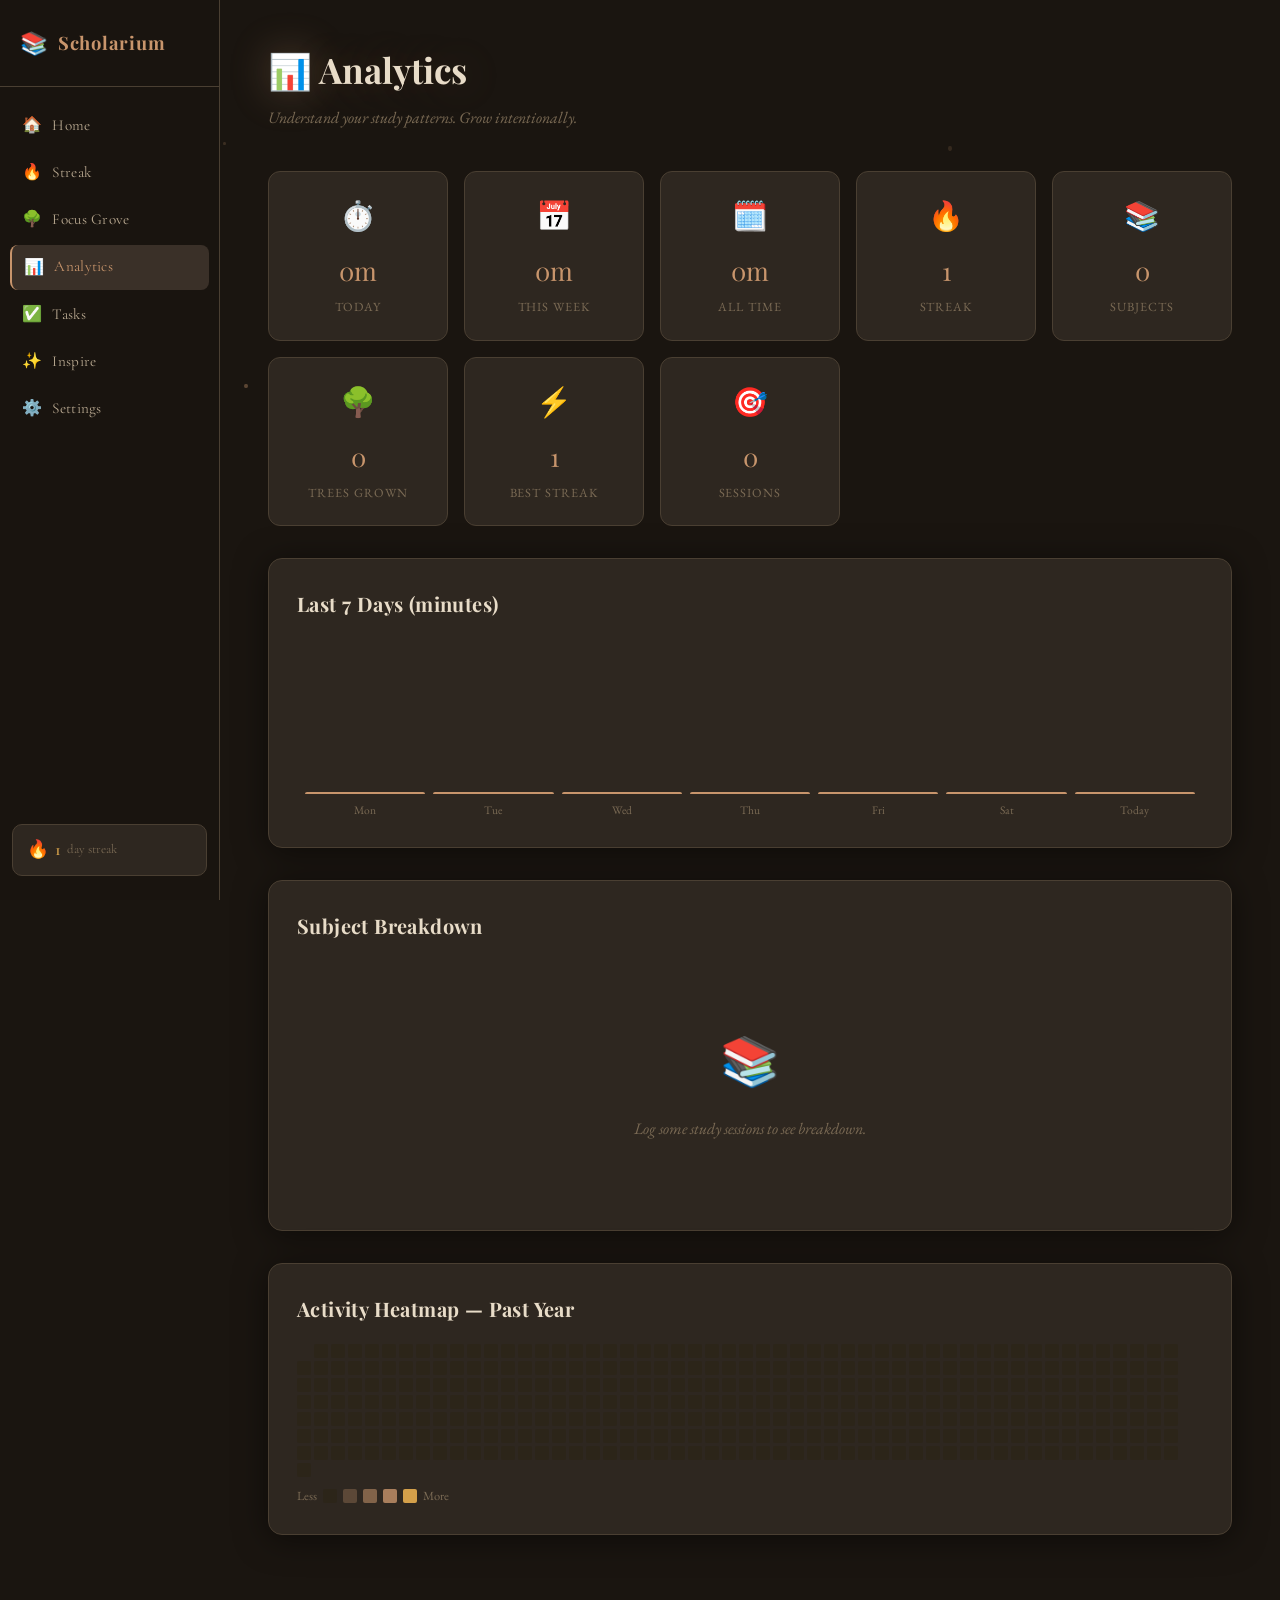
==== analytics.html @ 23041d26 "Create analytics.html" ====
<!DOCTYPE html>
<html lang="en">
<head>
<meta charset="UTF-8">
<meta name="viewport" content="width=device-width, initial-scale=1.0">
<title>Analytics — Scholarium</title>
<link rel="stylesheet" href="theme.css">
<link rel="stylesheet" href="shared.css">
<link rel="preconnect" href="https://fonts.googleapis.com">
<link href="https://fonts.googleapis.com/css2?family=Cormorant+Garamond:ital,wght@0,300;0,400;0,600;1,300;1,400&family=Playfair+Display:ital,wght@0,700;1,500&family=EB+Garamond:ital,wght@0,400;0,500;1,400&family=Cinzel:wght@400;600&display=swap" rel="stylesheet">
<style>
.analytics-grid { display:grid; grid-template-columns:repeat(auto-fill,minmax(170px,1fr)); gap:16px; margin-bottom:32px; }
.stat-tile { background:var(--surface); border:1px solid var(--border); border-radius:12px; padding:20px; text-align:center; transition:transform 0.2s, box-shadow 0.2s; }
.stat-tile:hover { transform:translateY(-3px); box-shadow:var(--card-shadow); }
.stat-tile-icon { font-size:1.8rem; margin-bottom:8px; }
.stat-tile-val { font-family:var(--font-display); font-size:1.6rem; color:var(--accent); display:block; }
.stat-tile-lab { font-size:0.78rem; color:var(--text3); text-transform:uppercase; letter-spacing:0.08em; }
/* Bar chart */
.bar-chart { display:flex; align-items:flex-end; gap:8px; height:180px; padding:0 8px; }
.bar-col { display:flex; flex-direction:column; align-items:center; gap:6px; flex:1; min-width:0; }
.bar-fill-wrap { flex:1; width:100%; display:flex; align-items:flex-end; }
.bar-fill { width:100%; background:var(--accent); border-radius:4px 4px 0 0; transition:height 0.7s cubic-bezier(0.4,0,0.2,1); min-height:2px; }
.bar-fill:hover { background:var(--accent2); filter:brightness(1.1); }
.bar-label { font-size:0.72rem; color:var(--text3); text-align:center; white-space:nowrap; overflow:hidden; text-overflow:ellipsis; width:100%; }
.bar-val { font-size:0.72rem; color:var(--text2); font-family:var(--font-ui); }
/* Subject breakdown */
.subject-breakdown { display:flex; flex-direction:column; gap:10px; }
.sbk-row { display:flex; align-items:center; gap:12px; }
.sbk-emoji { font-size:1.2rem; min-width:28px; text-align:center; }
.sbk-info { flex:1; min-width:0; }
.sbk-name { font-size:0.9rem; color:var(--text); }
.sbk-bar-wrap { height:6px; background:var(--bg3); border-radius:3px; margin-top:4px; }
.sbk-bar { height:100%; border-radius:3px; transition:width 0.7s; }
.sbk-time { font-size:0.82rem; color:var(--text3); white-space:nowrap; }
/* Heatmap */
.heatmap-wrap { overflow-x:auto; }
.heatmap-grid { display:grid; grid-template-columns:repeat(52,14px); grid-template-rows:repeat(7,14px); gap:3px; }
.hm-cell { width:14px; height:14px; border-radius:2px; background:var(--bg3); transition:transform 0.1s; cursor:default; }
.hm-cell:hover { transform:scale(1.3); }
.hm-cell.hm-1 { background:var(--accent); opacity:0.3; }
.hm-cell.hm-2 { background:var(--accent); opacity:0.55; }
.hm-cell.hm-3 { background:var(--accent); opacity:0.8; }
.hm-cell.hm-4 { background:var(--accent2); opacity:1; }
.hm-legend { display:flex; align-items:center; gap:6px; margin-top:8px; font-size:0.78rem; color:var(--text3); }
.hm-legend-cell { width:14px; height:14px; border-radius:2px; }
</style>
</head>
<body>
<div class="page-wrapper">
  <div class="ambient-bg" id="ambientBg"></div>
  <nav class="nav-sidebar" id="navSidebar">
    <div class="nav-logo"><span class="nav-logo-icon">📚</span><span class="nav-logo-text">Scholarium</span></div>
    <ul class="nav-links">
      <li><a href="index.html" class="nav-link"><span class="nav-icon">🏠</span><span>Home</span></a></li>
      <li><a href="streak.html" class="nav-link"><span class="nav-icon">🔥</span><span>Streak</span></a></li>
      <li><a href="pomodoro.html" class="nav-link"><span class="nav-icon">🌳</span><span>Focus Grove</span></a></li>
      <li><a href="analytics.html" class="nav-link active"><span class="nav-icon">📊</span><span>Analytics</span></a></li>
      <li><a href="todo.html" class="nav-link"><span class="nav-icon">✅</span><span>Tasks</span></a></li>
      <li><a href="inspire.html" class="nav-link"><span class="nav-icon">✨</span><span>Inspire</span></a></li>
      <li><a href="settings.html" class="nav-link"><span class="nav-icon">⚙️</span><span>Settings</span></a></li>
    </ul>
    <div class="nav-streak-badge"><span class="streak-fire">🔥</span><span id="navStreakCount">0</span><span class="streak-label">day streak</span></div>
  </nav>
  <button class="hamburger" id="hamburger" onclick="toggleNav()"><span></span><span></span><span></span></button>

  <main class="main-content">
    <div class="page-header">
      <h1 class="page-header-title">📊 Analytics</h1>
      <p class="page-header-sub">Understand your study patterns. Grow intentionally.</p>
    </div>

    <!-- Summary tiles -->
    <div class="analytics-grid" id="analyticsTiles"></div>

    <!-- Last 7 days bar chart -->
    <div class="section-card">
      <h2 class="section-title">Last 7 Days (minutes)</h2>
      <div class="bar-chart" id="barChart"></div>
    </div>

    <!-- Subject breakdown -->
    <div class="section-card">
      <h2 class="section-title">Subject Breakdown</h2>
      <div class="subject-breakdown" id="subjectBreakdown"></div>
      <div class="empty-state" id="sbEmpty" style="display:none"><div class="empty-icon">📚</div><p>Log some study sessions to see breakdown.</p></div>
    </div>

    <!-- Activity heatmap (GitHub style) -->
    <div class="section-card">
      <h2 class="section-title">Activity Heatmap — Past Year</h2>
      <div class="heatmap-wrap">
        <div class="heatmap-grid" id="heatmapGrid"></div>
      </div>
      <div class="hm-legend">
        <span>Less</span>
        <div class="hm-legend-cell" style="background:var(--bg3)"></div>
        <div class="hm-legend-cell hm-1" style="background:var(--accent);opacity:0.3"></div>
        <div class="hm-legend-cell hm-2" style="background:var(--accent);opacity:0.55"></div>
        <div class="hm-legend-cell hm-3" style="background:var(--accent);opacity:0.8"></div>
        <div class="hm-legend-cell hm-4" style="background:var(--accent2)"></div>
        <span>More</span>
      </div>
    </div>
  </main>
</div>
<script src="app.js"></script>
<script>
document.addEventListener('DOMContentLoaded', () => {
  applyTheme();
  checkAndUpdateStreak();
  document.getElementById('navStreakCount').textContent = getStreak();
  renderTiles();
  renderBarChart();
  renderSubjectBreakdown();
  renderHeatmap();
  spawnParticles();
});

function renderTiles() {
  const sessions = getSessions();
  const totalMins = sessions.reduce((a,s)=>a+s.minutes,0);
  const todayMins = getTodayStudyMins();
  const streak = getStreak();
  const d = getStreakData();
  const subjects = getSubjects();
  const trees = getTreesData().reduce((a,t)=>a+(t.trees?.length||0),0);
  const weekMins = (() => {
    const w = []; for (let i=6;i>=0;i--) { const d2=new Date(Date.now()-i*86400000); w.push(d2.toISOString().slice(0,10)); }
    return sessions.filter(s=>w.includes(s.date)).reduce((a,s)=>a+s.minutes,0);
  })();
  const tiles = [
    {icon:'⏱️',val:formatMins(todayMins),lab:'Today'},
    {icon:'📅',val:formatMins(weekMins),lab:'This Week'},
    {icon:'🗓️',val:formatMins(totalMins),lab:'All Time'},
    {icon:'🔥',val:streak,lab:'Streak'},
    {icon:'📚',val:subjects.length,lab:'Subjects'},
    {icon:'🌳',val:trees,lab:'Trees Grown'},
    {icon:'⚡',val:d.longestStreak||0,lab:'Best Streak'},
    {icon:'🎯',val:sessions.length,lab:'Sessions'},
  ];
  document.getElementById('analyticsTiles').innerHTML = tiles.map(t=>`
    <div class="stat-tile"><div class="stat-tile-icon">${t.icon}</div><span class="stat-tile-val">${t.val}</span><span class="stat-tile-lab">${t.lab}</span></div>
  `).join('');
}

function renderBarChart() {
  const sessions = getSessions();
  const labels = [];
  const values = [];
  const dayNames = ['Sun','Mon','Tue','Wed','Thu','Fri','Sat'];
  for (let i=6;i>=0;i--) {
    const d = new Date(Date.now()-i*86400000);
    const iso = d.toISOString().slice(0,10);
    labels.push(i===0?'Today':dayNames[d.getDay()]);
    values.push(sessions.filter(s=>s.date===iso).reduce((a,s)=>a+s.minutes,0));
  }
  const max = Math.max(...values, 1);
  const chart = document.getElementById('barChart');
  chart.innerHTML = values.map((v,i)=>`
    <div class="bar-col">
      <span class="bar-val">${v>0?v+'m':''}</span>
      <div class="bar-fill-wrap"><div class="bar-fill" style="height:${(v/max)*150}px" title="${labels[i]}: ${v}m"></div></div>
      <span class="bar-label">${labels[i]}</span>
    </div>
  `).join('');
}

function renderSubjectBreakdown() {
  const subjects = getSubjects().filter(s=>(s.timeStudied||0)>0);
  const el = document.getElementById('subjectBreakdown');
  const empty = document.getElementById('sbEmpty');
  if (!subjects.length) { el.style.display='none'; empty.style.display='flex'; return; }
  empty.style.display='none';
  el.style.display='flex';
  const total = subjects.reduce((a,s)=>a+(s.timeStudied||0),0)||1;
  const sorted = [...subjects].sort((a,b)=>(b.timeStudied||0)-(a.timeStudied||0));
  el.innerHTML = sorted.map(s=>`
    <div class="sbk-row">
      <span class="sbk-emoji">${s.emoji}</span>
      <div class="sbk-info">
        <span class="sbk-name">${s.name}</span>
        <div class="sbk-bar-wrap"><div class="sbk-bar" style="width:${((s.timeStudied||0)/total)*100}%;background:${s.color||'var(--accent)'}"></div></div>
      </div>
      <span class="sbk-time">${formatMins(s.timeStudied||0)}</span>
    </div>
  `).join('');
}

function renderHeatmap() {
  const sessions = getSessions();
  // Group mins by date
  const byDate = {};
  sessions.forEach(s=>{ byDate[s.date]=(byDate[s.date]||0)+s.minutes; });
  const grid = document.getElementById('heatmapGrid');
  // Last 364 days, arranged by week columns
  const cells = [];
  const today = new Date();
  const start = new Date(today.getTime()-363*86400000);
  // Pad to Sunday
  const dayOfWeek = start.getDay();
  for (let i=0;i<dayOfWeek;i++) cells.push(null);
  for (let i=0;i<364;i++) {
    const d = new Date(start.getTime()+i*86400000);
    cells.push(d.toISOString().slice(0,10));
  }
  // Fill remaining
  while (cells.length % 7 !== 0) cells.push(null);
  grid.innerHTML = cells.map(date=>{
    if (!date) return '<div class="hm-cell" style="background:transparent"></div>';
    const mins = byDate[date]||0;
    const lvl = mins===0?0:mins<30?1:mins<60?2:mins<120?3:4;
    return `<div class="hm-cell ${lvl>0?'hm-'+lvl:''}" title="${date}: ${mins}m"></div>`;
  }).join('');
}

function spawnParticles() {
  const bg=document.getElementById('ambientBg');
  for(let i=0;i<12;i++){const p=document.createElement('div');p.className='particle';p.style.cssText=`left:${Math.random()*100}%;top:${Math.random()*100}%;animation-delay:${Math.random()*8}s;animation-duration:${6+Math.random()*6}s;width:${2+Math.random()*3}px;height:${2+Math.random()*3}px;opacity:${0.1+Math.random()*0.3}`;bg.appendChild(p);}
}
</script>
</body>
</html>
---- theme.css ----
/* ===== THEME CSS — ALL 8 THEMES ===== */

/* DEFAULT: Dark Academia */
:root,
[data-theme="dark-academia"] {
  --bg: #1a1510;
  --bg2: #221d16;
  --bg3: #2c2519;
  --surface: #2e2720;
  --surface2: #3a3028;
  --border: #4a3f32;
  --text: #e8dcc8;
  --text2: #b8a890;
  --text3: #7a6a54;
  --accent: #c8956c;
  --accent2: #d4a04a;
  --accent3: #9b7a58;
  --glow: rgba(200,149,108,0.18);
  --glow2: rgba(212,160,74,0.12);
  --success: #7b9e8e;
  --error: #c26b6b;
  --nav-bg: rgba(26,21,16,0.97);
  --card-shadow: 0 4px 32px rgba(0,0,0,0.5);
  --particle-color: #c8956c;
  --font-display: 'Playfair Display', 'Cormorant Garamond', Georgia, serif;
  --font-body: 'EB Garamond', Georgia, serif;
  --font-ui: 'Cormorant Garamond', Georgia, serif;
  --hero-gradient: linear-gradient(135deg, #1a1510 0%, #2c1e0f 50%, #1a1510 100%);
  --hero-text-shadow: 0 0 40px rgba(200,149,108,0.3);
  --scrollbar-thumb: #4a3f32;
}

[data-theme="light-academia"] {
  --bg: #f5f0e8;
  --bg2: #ede6d6;
  --bg3: #e4dbc8;
  --surface: #faf6ed;
  --surface2: #ede6d6;
  --border: #c8b89a;
  --text: #2c2416;
  --text2: #5a4a32;
  --text3: #8a7a60;
  --accent: #8b5e3c;
  --accent2: #c8956c;
  --accent3: #a07850;
  --glow: rgba(139,94,60,0.12);
  --glow2: rgba(200,149,108,0.1);
  --success: #4a7c6a;
  --error: #9a3d3d;
  --nav-bg: rgba(245,240,232,0.97);
  --card-shadow: 0 4px 24px rgba(100,80,50,0.15);
  --particle-color: #8b5e3c;
  --font-display: 'Playfair Display', 'Cormorant Garamond', Georgia, serif;
  --font-body: 'EB Garamond', Georgia, serif;
  --font-ui: 'Cormorant Garamond', Georgia, serif;
  --hero-gradient: linear-gradient(135deg, #f5f0e8 0%, #ede0c8 50%, #f5f0e8 100%);
  --hero-text-shadow: 0 0 40px rgba(139,94,60,0.2);
  --scrollbar-thumb: #c8b89a;
}

[data-theme="cottagecore"] {
  --bg: #1e1a14;
  --bg2: #261f16;
  --bg3: #2e2718;
  --surface: #312819;
  --surface2: #3d3322;
  --border: #5a4a30;
  --text: #f0e8d0;
  --text2: #c8b88a;
  --text3: #8a7450;
  --accent: #8fad7a;
  --accent2: #d4b86a;
  --accent3: #7b9468;
  --glow: rgba(143,173,122,0.18);
  --glow2: rgba(212,184,106,0.12);
  --success: #8fad7a;
  --error: #c26b6b;
  --nav-bg: rgba(30,26,20,0.97);
  --card-shadow: 0 4px 32px rgba(0,0,0,0.5);
  --particle-color: #8fad7a;
  --font-display: 'Playfair Display', Georgia, serif;
  --font-body: 'EB Garamond', Georgia, serif;
  --font-ui: 'Cormorant Garamond', Georgia, serif;
  --hero-gradient: linear-gradient(135deg, #1e1a14 0%, #1e2814 50%, #1e1a14 100%);
  --hero-text-shadow: 0 0 40px rgba(143,173,122,0.3);
  --scrollbar-thumb: #5a4a30;
}

[data-theme="indie"] {
  --bg: #0f0f14;
  --bg2: #161620;
  --bg3: #1c1c2a;
  --surface: #1e1e2c;
  --surface2: #282838;
  --border: #3a3a54;
  --text: #e8e0f8;
  --text2: #a898d8;
  --text3: #6858a8;
  --accent: #c084fc;
  --accent2: #f472b6;
  --accent3: #818cf8;
  --glow: rgba(192,132,252,0.18);
  --glow2: rgba(244,114,182,0.12);
  --success: #6ee7b7;
  --error: #f87171;
  --nav-bg: rgba(15,15,20,0.97);
  --card-shadow: 0 4px 32px rgba(0,0,0,0.6);
  --particle-color: #c084fc;
  --font-display: 'Playfair Display', sans-serif;
  --font-body: 'EB Garamond', serif;
  --font-ui: 'Cormorant Garamond', serif;
  --hero-gradient: linear-gradient(135deg, #0f0f14 0%, #1a0f24 50%, #0f0f14 100%);
  --hero-text-shadow: 0 0 40px rgba(192,132,252,0.4);
  --scrollbar-thumb: #3a3a54;
}

[data-theme="ethereal"] {
  --bg: #f8f4ff;
  --bg2: #f0eaff;
  --bg3: #e8e0ff;
  --surface: #ffffff;
  --surface2: #f5f0ff;
  --border: #d0c0f0;
  --text: #2a1a4a;
  --text2: #5a3a8a;
  --text3: #9a78c8;
  --accent: #9b59d0;
  --accent2: #e879f9;
  --accent3: #7c3aed;
  --glow: rgba(155,89,208,0.15);
  --glow2: rgba(232,121,249,0.1);
  --success: #6ee7b7;
  --error: #f87171;
  --nav-bg: rgba(248,244,255,0.97);
  --card-shadow: 0 4px 24px rgba(100,60,180,0.12);
  --particle-color: #9b59d0;
  --font-display: 'Playfair Display', serif;
  --font-body: 'EB Garamond', serif;
  --font-ui: 'Cormorant Garamond', serif;
  --hero-gradient: linear-gradient(135deg, #f8f4ff 0%, #ecdaff 50%, #f8f4ff 100%);
  --hero-text-shadow: 0 0 40px rgba(155,89,208,0.25);
  --scrollbar-thumb: #d0c0f0;
}

[data-theme="fairycore"] {
  --bg: #fff8f0;
  --bg2: #fff0e8;
  --bg3: #ffe8d8;
  --surface: #ffffff;
  --surface2: #fff5ec;
  --border: #f0c8a0;
  --text: #3a1e0a;
  --text2: #7a3a10;
  --text3: #c06820;
  --accent: #f08030;
  --accent2: #f8c070;
  --accent3: #e05020;
  --glow: rgba(240,128,48,0.15);
  --glow2: rgba(248,192,112,0.12);
  --success: #80c070;
  --error: #e05050;
  --nav-bg: rgba(255,248,240,0.97);
  --card-shadow: 0 4px 24px rgba(200,100,0,0.1);
  --particle-color: #f08030;
  --font-display: 'Playfair Display', serif;
  --font-body: 'EB Garamond', serif;
  --font-ui: 'Cormorant Garamond', serif;
  --hero-gradient: linear-gradient(135deg, #fff8f0 0%, #ffe8c8 50%, #fff8f0 100%);
  --hero-text-shadow: 0 0 40px rgba(240,128,48,0.25);
  --scrollbar-thumb: #f0c8a0;
}

[data-theme="witchy"] {
  --bg: #0d0810;
  --bg2: #130e18;
  --bg3: #1a1420;
  --surface: #1c1624;
  --surface2: #242030;
  --border: #3c3050;
  --text: #e8d8f8;
  --text2: #a888d8;
  --text3: #6848a8;
  --accent: #9d4edd;
  --accent2: #c77dff;
  --accent3: #7b2fbe;
  --glow: rgba(157,78,221,0.22);
  --glow2: rgba(199,125,255,0.14);
  --success: #70c080;
  --error: #d06060;
  --nav-bg: rgba(13,8,16,0.98);
  --card-shadow: 0 4px 32px rgba(0,0,0,0.7);
  --particle-color: #9d4edd;
  --font-display: 'Playfair Display', serif;
  --font-body: 'EB Garamond', serif;
  --font-ui: 'Cormorant Garamond', serif;
  --hero-gradient: linear-gradient(135deg, #0d0810 0%, #180d28 50%, #0d0810 100%);
  --hero-text-shadow: 0 0 40px rgba(157,78,221,0.4);
  --scrollbar-thumb: #3c3050;
}

[data-theme="galaxy"] {
  --bg: #04060f;
  --bg2: #07091a;
  --bg3: #0b0e22;
  --surface: #0e1228;
  --surface2: #141832;
  --border: #2a2e50;
  --text: #d8e8ff;
  --text2: #7898e8;
  --text3: #3858a8;
  --accent: #4facfe;
  --accent2: #00f2fe;
  --accent3: #a78bfa;
  --glow: rgba(79,172,254,0.2);
  --glow2: rgba(0,242,254,0.12);
  --success: #4ade80;
  --error: #f87171;
  --nav-bg: rgba(4,6,15,0.98);
  --card-shadow: 0 4px 40px rgba(0,0,0,0.7);
  --particle-color: #4facfe;
  --font-display: 'Cinzel', 'Playfair Display', serif;
  --font-body: 'EB Garamond', serif;
  --font-ui: 'Cormorant Garamond', serif;
  --hero-gradient: linear-gradient(135deg, #04060f 0%, #0a0f28 50%, #04060f 100%);
  --hero-text-shadow: 0 0 60px rgba(79,172,254,0.4), 0 0 120px rgba(79,172,254,0.2);
  --scrollbar-thumb: #2a2e50;
}
---- shared.css ----
/* ===== SHARED CSS ===== */
*, *::before, *::after { box-sizing: border-box; margin: 0; padding: 0; }

html { scroll-behavior: smooth; }

body {
  background: var(--bg);
  color: var(--text);
  font-family: var(--font-body);
  font-size: 16px;
  line-height: 1.7;
  min-height: 100vh;
  transition: background 0.5s, color 0.5s;
}

/* Scrollbar */
::-webkit-scrollbar { width: 6px; }
::-webkit-scrollbar-track { background: var(--bg2); }
::-webkit-scrollbar-thumb { background: var(--scrollbar-thumb); border-radius: 3px; }

/* Page wrapper */
.page-wrapper {
  display: flex;
  min-height: 100vh;
  position: relative;
  overflow-x: hidden;
}

/* Ambient BG */
.ambient-bg {
  position: fixed;
  inset: 0;
  pointer-events: none;
  z-index: 0;
  overflow: hidden;
}

.particle {
  position: absolute;
  border-radius: 50%;
  background: var(--particle-color);
  animation: float-particle linear infinite;
}

@keyframes float-particle {
  0% { transform: translateY(0) scale(1); opacity: 0; }
  10% { opacity: 1; }
  90% { opacity: 0.6; }
  100% { transform: translateY(-80px) scale(0.3); opacity: 0; }
}

/* NAV SIDEBAR */
.nav-sidebar {
  position: fixed;
  left: 0; top: 0; bottom: 0;
  width: 220px;
  background: var(--nav-bg);
  border-right: 1px solid var(--border);
  z-index: 100;
  display: flex;
  flex-direction: column;
  padding: 24px 0;
  backdrop-filter: blur(20px);
  transition: transform 0.35s cubic-bezier(.77,0,.18,1);
}

.nav-logo {
  display: flex;
  align-items: center;
  gap: 10px;
  padding: 0 20px 24px;
  border-bottom: 1px solid var(--border);
  margin-bottom: 16px;
}
.nav-logo-icon { font-size: 1.4rem; }
.nav-logo-text {
  font-family: var(--font-display);
  font-size: 1.15rem;
  color: var(--accent);
  letter-spacing: 0.04em;
  font-weight: 700;
}

.nav-links { list-style: none; flex: 1; padding: 0 10px; }

.nav-link {
  display: flex;
  align-items: center;
  gap: 10px;
  padding: 9px 12px;
  border-radius: 8px;
  color: var(--text2);
  text-decoration: none;
  font-family: var(--font-ui);
  font-size: 0.95rem;
  letter-spacing: 0.02em;
  transition: all 0.2s;
  margin-bottom: 2px;
}
.nav-link:hover { background: var(--surface); color: var(--text); transform: translateX(3px); }
.nav-link.active { background: var(--surface2); color: var(--accent); border-left: 2px solid var(--accent); }
.nav-icon { font-size: 1rem; }

.nav-streak-badge {
  margin: 16px 12px 0;
  background: var(--surface);
  border: 1px solid var(--border);
  border-radius: 10px;
  padding: 10px 14px;
  display: flex;
  align-items: center;
  gap: 6px;
  font-family: var(--font-ui);
  font-size: 0.9rem;
}
.streak-fire { font-size: 1.1rem; }
#navStreakCount { font-size: 1.1rem; font-weight: 600; color: var(--accent2); }
.streak-label { color: var(--text3); font-size: 0.8rem; }

/* Hamburger */
.hamburger {
  display: none;
  position: fixed;
  top: 16px; left: 16px;
  z-index: 200;
  background: var(--surface);
  border: 1px solid var(--border);
  border-radius: 8px;
  padding: 8px;
  cursor: pointer;
  flex-direction: column;
  gap: 4px;
}
.hamburger span {
  display: block;
  width: 20px; height: 2px;
  background: var(--text);
  border-radius: 2px;
  transition: 0.3s;
}

/* Main content */
.main-content {
  margin-left: 220px;
  flex: 1;
  padding: 40px 48px;
  position: relative;
  z-index: 1;
  min-height: 100vh;
}

/* Page Header */
.page-header {
  margin-bottom: 40px;
}
.page-header-title {
  font-family: var(--font-display);
  font-size: 2.2rem;
  color: var(--text);
  font-weight: 700;
  margin-bottom: 4px;
  text-shadow: var(--hero-text-shadow);
}
.page-header-sub {
  color: var(--text3);
  font-size: 1rem;
  font-style: italic;
}

/* Hero section */
.hero-section {
  margin-bottom: 40px;
  padding-bottom: 40px;
  border-bottom: 1px solid var(--border);
}
.hero-greeting {
  font-family: var(--font-ui);
  font-size: 0.9rem;
  letter-spacing: 0.12em;
  text-transform: uppercase;
  color: var(--accent);
  margin-bottom: 10px;
}
.hero-title {
  font-family: var(--font-display);
  font-size: clamp(1.8rem, 3.5vw, 3.2rem);
  line-height: 1.2;
  color: var(--text);
  margin-bottom: 10px;
  text-shadow: var(--hero-text-shadow);
}
.hero-title em { color: var(--accent); font-style: italic; }
.hero-sub { color: var(--text3); font-size: 1rem; font-style: italic; margin-bottom: 24px; }

.hero-stats {
  display: flex;
  align-items: center;
  gap: 24px;
  flex-wrap: wrap;
}
.hero-stat { text-align: center; }
.hero-stat-val {
  display: block;
  font-family: var(--font-display);
  font-size: 1.8rem;
  font-weight: 700;
  color: var(--accent);
  line-height: 1;
}
.hero-stat-lab {
  display: block;
  font-size: 0.75rem;
  color: var(--text3);
  text-transform: uppercase;
  letter-spacing: 0.08em;
  margin-top: 2px;
}
.hero-stat-div { width: 1px; height: 36px; background: var(--border); }

/* Section card */
.section-card {
  background: var(--surface);
  border: 1px solid var(--border);
  border-radius: 14px;
  padding: 28px;
  margin-bottom: 32px;
  box-shadow: var(--card-shadow);
  transition: box-shadow 0.3s;
}

.section-title {
  font-family: var(--font-display);
  font-size: 1.25rem;
  color: var(--text);
  margin-bottom: 18px;
  letter-spacing: 0.02em;
}

/* Forms */
.form-row { display: flex; gap: 12px; margin-bottom: 14px; flex-wrap: wrap; }

.fancy-input {
  flex: 1;
  background: var(--bg2);
  border: 1px solid var(--border);
  border-radius: 8px;
  padding: 11px 14px;
  color: var(--text);
  font-family: var(--font-body);
  font-size: 0.95rem;
  outline: none;
  transition: border-color 0.2s, box-shadow 0.2s;
  min-width: 0;
}
.fancy-input:focus {
  border-color: var(--accent);
  box-shadow: 0 0 0 3px var(--glow);
}
.fancy-input::placeholder { color: var(--text3); }

.emoji-input { max-width: 70px; flex: 0 0 70px; text-align: center; font-size: 1.2rem; }

.fancy-textarea {
  width: 100%;
  background: var(--bg2);
  border: 1px solid var(--border);
  border-radius: 8px;
  padding: 12px 14px;
  color: var(--text);
  font-family: var(--font-body);
  font-size: 0.95rem;
  resize: vertical;
  outline: none;
  line-height: 1.6;
  min-height: 120px;
  transition: border-color 0.2s;
}
.fancy-textarea.tall { min-height: 200px; }
.fancy-textarea:focus { border-color: var(--accent); box-shadow: 0 0 0 3px var(--glow); }
.fancy-textarea::placeholder { color: var(--text3); }

/* Buttons */
.btn-primary {
  background: var(--accent);
  color: #fff;
  border: none;
  border-radius: 8px;
  padding: 11px 22px;
  font-family: var(--font-ui);
  font-size: 0.95rem;
  cursor: pointer;
  letter-spacing: 0.04em;
  transition: opacity 0.2s, transform 0.15s, box-shadow 0.2s;
  box-shadow: 0 2px 12px var(--glow);
}
.btn-primary:hover { opacity: 0.9; transform: translateY(-1px); box-shadow: 0 4px 20px var(--glow); }
.btn-primary.mt { margin-top: 20px; display: block; }

.btn-secondary {
  background: var(--surface2);
  color: var(--text);
  border: 1px solid var(--border);
  border-radius: 8px;
  padding: 9px 18px;
  font-family: var(--font-ui);
  font-size: 0.9rem;
  cursor: pointer;
  transition: background 0.2s, transform 0.15s;
}
.btn-secondary:hover { background: var(--bg3); transform: translateY(-1px); }

.btn-action {
  background: var(--bg2);
  color: var(--text2);
  border: 1px solid var(--border);
  border-radius: 8px;
  padding: 9px 14px;
  font-family: var(--font-ui);
  font-size: 0.85rem;
  cursor: pointer;
  transition: all 0.2s;
  white-space: nowrap;
}
.btn-action:hover { background: var(--surface2); color: var(--accent); border-color: var(--accent); transform: translateY(-1px); }

.btn-danger {
  background: transparent;
  color: var(--error);
  border: 1px solid var(--error);
  border-radius: 8px;
  padding: 9px 18px;
  font-family: var(--font-ui);
  font-size: 0.9rem;
  cursor: pointer;
  transition: all 0.2s;
}
.btn-danger:hover { background: var(--error); color: #fff; }

/* Color picker */
.color-picker-row {
  display: flex;
  align-items: center;
  gap: 12px;
  margin-bottom: 16px;
}
.cp-label { font-size: 0.85rem; color: var(--text3); }
.color-swatches { display: flex; gap: 8px; }
.swatch {
  width: 24px; height: 24px;
  border-radius: 50%;
  cursor: pointer;
  border: 2px solid transparent;
  transition: transform 0.2s, border-color 0.2s;
}
.swatch.active, .swatch:hover {
  transform: scale(1.25);
  border-color: var(--text);
}

/* Subject cards */
.subjects-section { margin-top: 0; }
.subjects-grid {
  display: grid;
  grid-template-columns: repeat(auto-fill, minmax(220px, 1fr));
  gap: 18px;
}

.subject-card {
  --subject-color: var(--accent);
  background: var(--surface);
  border: 1px solid var(--border);
  border-top: 3px solid var(--subject-color);
  border-radius: 12px;
  padding: 20px;
  cursor: pointer;
  transition: transform 0.25s, box-shadow 0.25s;
  position: relative;
  overflow: hidden;
}
.subject-card:hover { transform: translateY(-4px); box-shadow: 0 8px 32px rgba(0,0,0,0.3), 0 0 20px var(--glow); }
.subject-card-glow {
  position: absolute;
  top: 0; left: 0; right: 0;
  height: 60px;
  background: linear-gradient(to bottom, var(--subject-color), transparent);
  opacity: 0.07;
  pointer-events: none;
}
.subject-card-top {
  display: flex;
  justify-content: space-between;
  align-items: flex-start;
  margin-bottom: 10px;
}
.subject-emoji { font-size: 1.8rem; }
.subject-time-badge {
  background: var(--bg2);
  border: 1px solid var(--border);
  border-radius: 20px;
  padding: 2px 8px;
  font-size: 0.75rem;
  color: var(--text3);
}
.subject-name {
  font-family: var(--font-display);
  font-size: 1.05rem;
  color: var(--text);
  margin-bottom: 12px;
  line-height: 1.3;
}
.subject-progress-bar {
  height: 3px;
  background: var(--bg3);
  border-radius: 2px;
  margin-bottom: 14px;
  overflow: hidden;
}
.subject-progress-fill {
  height: 100%;
  background: var(--subject-color);
  border-radius: 2px;
  transition: width 0.5s;
}
.subject-card-actions { display: flex; gap: 8px; }
.card-btn {
  flex: 1;
  background: var(--bg2);
  color: var(--text2);
  border: 1px solid var(--border);
  border-radius: 6px;
  padding: 6px 10px;
  font-size: 0.82rem;
  cursor: pointer;
  transition: all 0.2s;
}
.card-btn:hover { background: var(--subject-color); color: #fff; border-color: var(--subject-color); }
.card-btn-icon {
  background: var(--bg2);
  border: 1px solid var(--border);
  border-radius: 6px;
  padding: 6px 8px;
  cursor: pointer;
  font-size: 0.9rem;
  transition: all 0.2s;
}
.card-btn-icon:hover { background: var(--surface2); transform: scale(1.1); }

.empty-state {
  flex-direction: column;
  align-items: center;
  justify-content: center;
  padding: 60px;
  text-align: center;
  color: var(--text3);
  gap: 12px;
}
.empty-icon { font-size: 3rem; }
.empty-state p { font-style: italic; }

/* Add subject card */
.add-subject-card {
  background: linear-gradient(135deg, var(--surface) 0%, var(--bg2) 100%);
  border-left: 3px solid var(--accent);
}

/* MODAL */
.modal-overlay {
  display: none;
  position: fixed;
  inset: 0;
  background: rgba(0,0,0,0.7);
  backdrop-filter: blur(8px);
  z-index: 500;
  align-items: center;
  justify-content: center;
  padding: 20px;
}
.modal-overlay.active { display: flex; }

.modal-box {
  background: var(--bg2);
  border: 1px solid var(--border);
  border-radius: 16px;
  padding: 32px;
  max-width: 620px;
  width: 100%;
  max-height: 88vh;
  overflow-y: auto;
  position: relative;
  box-shadow: 0 20px 80px rgba(0,0,0,0.5);
  animation: modal-in 0.3s cubic-bezier(0.34,1.56,0.64,1);
}

@keyframes modal-in {
  from { opacity: 0; transform: scale(0.92) translateY(20px); }
  to { opacity: 1; transform: scale(1) translateY(0); }
}

.modal-close {
  position: absolute;
  top: 16px; right: 16px;
  background: var(--surface);
  border: 1px solid var(--border);
  color: var(--text3);
  border-radius: 6px;
  width: 32px; height: 32px;
  cursor: pointer;
  font-size: 0.9rem;
  transition: all 0.2s;
}
.modal-close:hover { background: var(--error); color: #fff; border-color: var(--error); }

.modal-title {
  font-family: var(--font-display);
  font-size: 1.5rem;
  margin-bottom: 20px;
  color: var(--text);
}

.modal-subject-header {
  --subject-color: var(--accent);
  display: flex;
  align-items: center;
  gap: 14px;
  margin-bottom: 20px;
  padding-bottom: 16px;
  border-bottom: 1px solid var(--border);
}
.modal-subject-icon { font-size: 2rem; }
.modal-subject-name { font-family: var(--font-display); font-size: 1.4rem; color: var(--text); }
.modal-subject-time { font-size: 0.85rem; color: var(--text3); }

.modal-tabs {
  display: flex;
  gap: 4px;
  margin-bottom: 16px;
  background: var(--bg3);
  border-radius: 8px;
  padding: 4px;
}
.modal-tab {
  flex: 1;
  background: transparent;
  border: none;
  color: var(--text3);
  padding: 7px 14px;
  border-radius: 6px;
  cursor: pointer;
  font-family: var(--font-ui);
  font-size: 0.9rem;
  transition: all 0.2s;
}
.modal-tab.active { background: var(--surface); color: var(--text); }

.modal-tab-content { margin-bottom: 16px; }
.modal-tab-content.hidden { display: none; }

.modal-actions {
  display: flex;
  gap: 8px;
  flex-wrap: wrap;
  margin: 16px 0;
}

.btn-row-bottom {
  display: flex;
  gap: 12px;
  margin-top: 8px;
  border-top: 1px solid var(--border);
  padding-top: 16px;
}

/* Topics */
.syllabus-topics { display: flex; flex-wrap: wrap; gap: 8px; margin-top: 12px; }
.topic-chip {
  background: var(--bg3);
  border: 1px solid var(--border);
  border-radius: 20px;
  padding: 4px 12px;
  font-size: 0.85rem;
  display: flex;
  align-items: center;
  gap: 6px;
}
.topic-num {
  background: var(--accent);
  color: #fff;
  border-radius: 50%;
  width: 18px; height: 18px;
  font-size: 0.7rem;
  display: flex;
  align-items: center;
  justify-content: center;
  font-family: var(--font-ui);
}

/* Materials */
.materials-add-row { display: flex; gap: 8px; margin-bottom: 14px; flex-wrap: wrap; }
.materials-list { display: flex; flex-direction: column; gap: 8px; }
.material-item {
  background: var(--bg3);
  border: 1px solid var(--border);
  border-radius: 8px;
  padding: 10px 12px;
  display: flex;
  align-items: center;
  gap: 10px;
}
.mat-icon { font-size: 1.1rem; }
.mat-info { flex: 1; min-width: 0; }
.mat-title { display: block; font-size: 0.9rem; color: var(--text); }
.mat-url { display: block; font-size: 0.78rem; color: var(--accent); white-space: nowrap; overflow: hidden; text-overflow: ellipsis; }
.mat-del { background: transparent; border: none; color: var(--text3); cursor: pointer; font-size: 0.9rem; padding: 4px; transition: color 0.2s; }
.mat-del:hover { color: var(--error); }

/* Quiz */
.loading-quiz { display: flex; align-items: center; gap: 14px; padding: 20px 0; color: var(--text2); font-style: italic; }
.spinner {
  width: 24px; height: 24px;
  border: 2px solid var(--border);
  border-top-color: var(--accent);
  border-radius: 50%;
  animation: spin 0.8s linear infinite;
  flex-shrink: 0;
}
@keyframes spin { to { transform: rotate(360deg); } }

.quiz-questions { display: flex; flex-direction: column; gap: 20px; }
.quiz-q { }
.q-text { font-size: 0.95rem; margin-bottom: 10px; color: var(--text); }
.q-options { display: flex; flex-direction: column; gap: 6px; }
.q-option {
  display: flex;
  align-items: center;
  gap: 8px;
  padding: 8px 12px;
  background: var(--bg3);
  border: 1px solid var(--border);
  border-radius: 6px;
  cursor: pointer;
  font-size: 0.9rem;
  transition: background 0.2s;
}
.q-option:hover { background: var(--surface2); }
.q-reveal { margin-top: 8px; padding: 6px 12px; background: var(--bg3); border-radius: 6px; font-size: 0.85rem; }
.q-reveal.hidden { display: none; }
.correct-badge { color: var(--success); }
.error-msg { color: var(--error); font-style: italic; padding: 12px 0; }

/* Flashcard */
.flash-modal-box { max-width: 500px; }
.flash-content { display: flex; flex-direction: column; align-items: center; gap: 20px; }
.flashcard {
  width: 100%;
  height: 200px;
  perspective: 1000px;
  cursor: pointer;
}
.flashcard-inner {
  position: relative;
  width: 100%; height: 100%;
  transform-style: preserve-3d;
  transition: transform 0.6s cubic-bezier(0.4,0,0.2,1);
}
.flashcard-inner.flipped { transform: rotateY(180deg); }
.flashcard-front, .flashcard-back {
  position: absolute;
  inset: 0;
  backface-visibility: hidden;
  background: var(--surface);
  border: 1px solid var(--border);
  border-radius: 14px;
  display: flex;
  align-items: center;
  justify-content: center;
  padding: 24px;
  text-align: center;
  font-family: var(--font-display);
  font-size: 1.1rem;
  color: var(--text);
  box-shadow: var(--card-shadow);
}
.flashcard-back {
  transform: rotateY(180deg);
  background: var(--surface2);
  color: var(--accent);
}
.flash-nav { display: flex; align-items: center; gap: 16px; }
#flashCounter { color: var(--text3); font-size: 0.9rem; }

/* Toast */
.toast {
  position: fixed;
  bottom: 30px; right: 30px;
  background: var(--surface);
  border: 1px solid var(--border);
  border-left: 3px solid var(--accent);
  color: var(--text);
  padding: 12px 20px;
  border-radius: 8px;
  font-size: 0.9rem;
  z-index: 9999;
  box-shadow: var(--card-shadow);
  animation: toast-in 0.3s ease, toast-out 0.3s ease 2.7s forwards;
}
@keyframes toast-in { from { opacity: 0; transform: translateX(40px); } to { opacity: 1; transform: translateX(0); } }
@keyframes toast-out { from { opacity: 1; } to { opacity: 0; transform: translateX(40px); } }

/* Responsive */
@media (max-width: 860px) {
  .nav-sidebar { transform: translateX(-100%); }
  .nav-sidebar.open { transform: translateX(0); }
  .hamburger { display: flex; }
  .main-content { margin-left: 0; padding: 70px 20px 30px; }
  .subjects-grid { grid-template-columns: repeat(auto-fill, minmax(160px, 1fr)); }
}

@media (max-width: 540px) {
  .hero-title { font-size: 1.5rem; }
  .modal-box { padding: 20px; }
  .modal-actions { gap: 6px; }
  .btn-action { font-size: 0.8rem; padding: 7px 10px; }
}
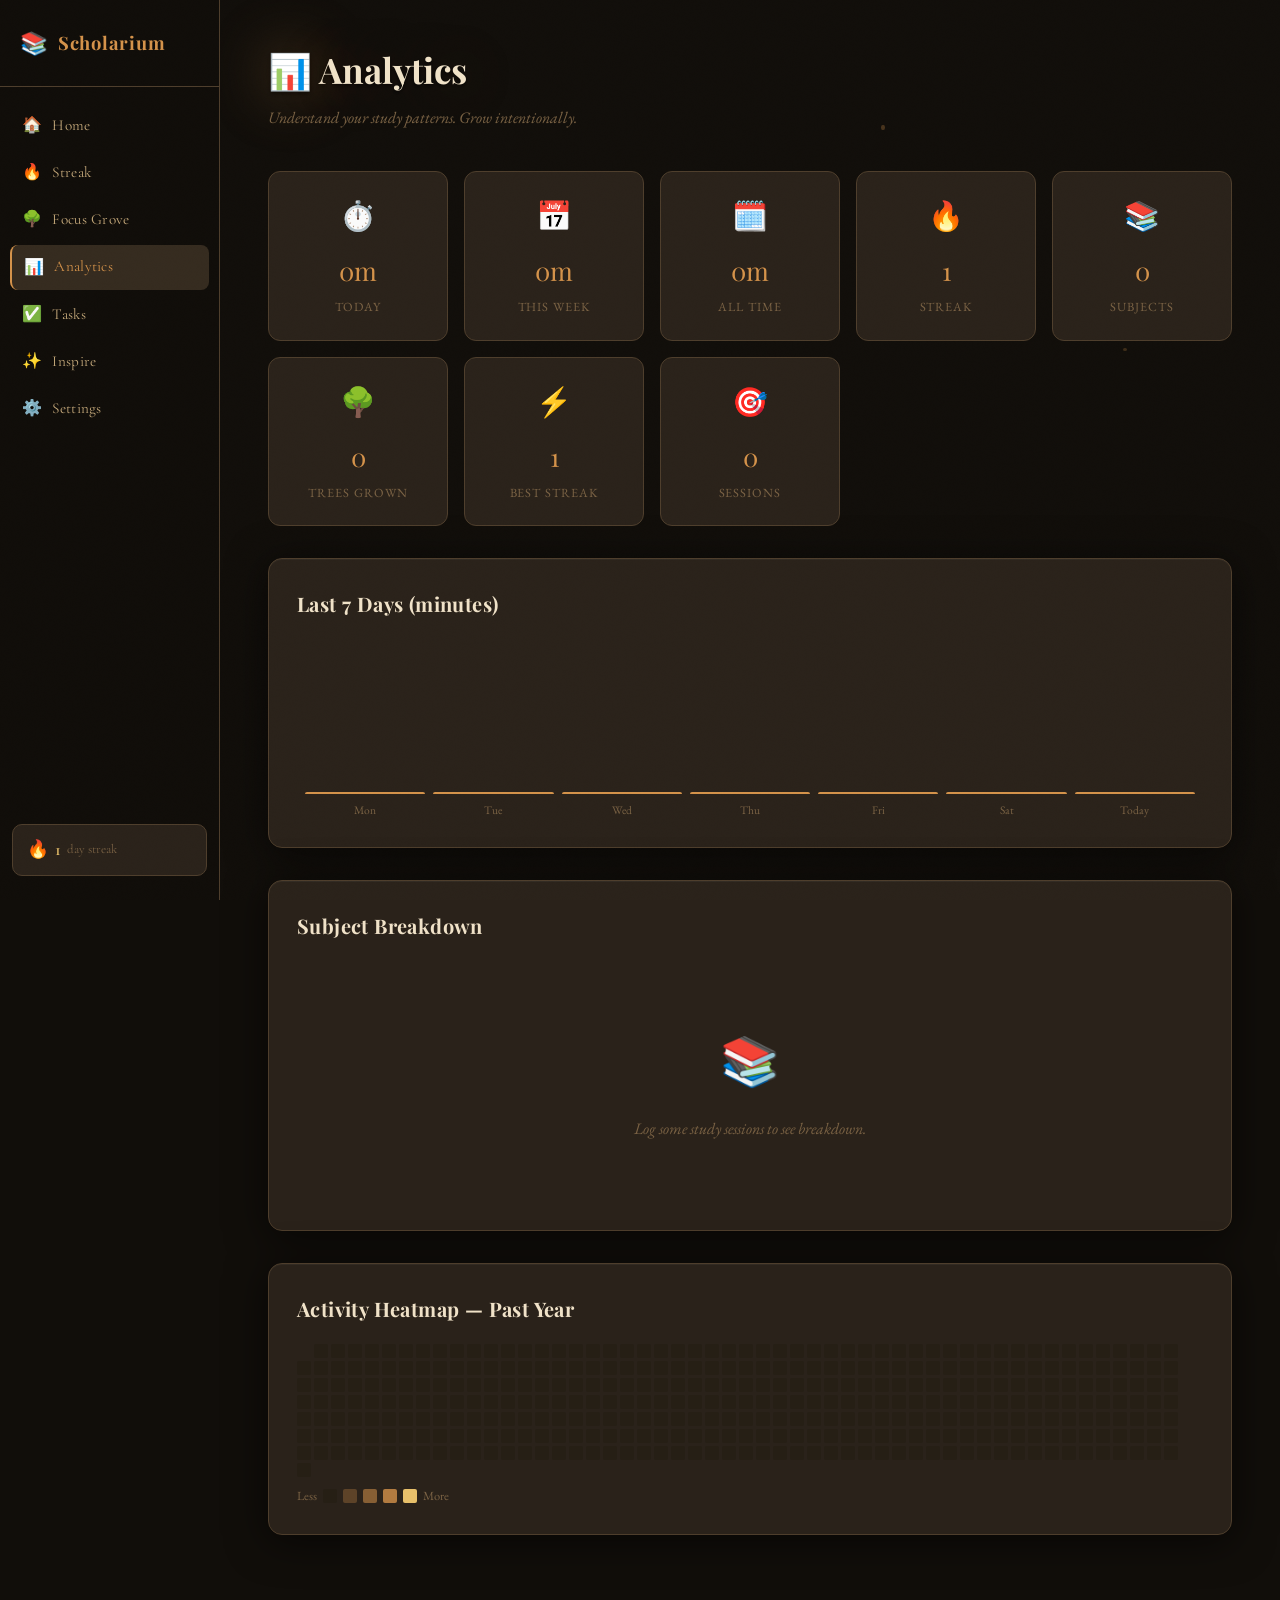
==== commit dbd1cccc: "Update analytics.html" ====
--- a/analytics.html
+++ b/analytics.html
@@ -2,7 +2,7 @@
 <html lang="en">
 <head>
 <meta charset="UTF-8">
-<meta name="viewport" content="width=device-width, initial-scale=1.0">
+<meta name="viewport" content="width=device-width, initial-scale=1.0, viewport-fit=cover">
 <title>Analytics — Scholarium</title>
 <link rel="stylesheet" href="theme.css">
 <link rel="stylesheet" href="shared.css">
@@ -43,6 +43,25 @@
 .hm-cell.hm-4 { background:var(--accent2); opacity:1; }
 .hm-legend { display:flex; align-items:center; gap:6px; margin-top:8px; font-size:0.78rem; color:var(--text3); }
 .hm-legend-cell { width:14px; height:14px; border-radius:2px; }
+
+@media (max-width: 540px) {
+  .analytics-grid { grid-template-columns: repeat(2, 1fr); gap: 10px; }
+  .stat-tile { padding: 14px; }
+  .stat-tile-icon { font-size: 1.4rem; }
+  .stat-tile-val { font-size: 1.3rem; }
+  .bar-chart { height: 150px; gap: 5px; }
+  .bar-label { font-size: 0.65rem; }
+  .heatmap-grid { grid-template-columns: repeat(52, 11px); grid-template-rows: repeat(7, 11px); gap: 2px; }
+  .hm-cell { width: 11px; height: 11px; }
+  .sbk-name { font-size: 0.85rem; }
+  .sbk-time { font-size: 0.75rem; }
+}
+@media (max-width: 380px) {
+  .analytics-grid { grid-template-columns: repeat(2, 1fr); }
+  .bar-chart { height: 120px; }
+  .heatmap-grid { grid-template-columns: repeat(52, 8px); grid-template-rows: repeat(7, 8px); gap: 2px; }
+  .hm-cell { width: 8px; height: 8px; }
+}
 </style>
 </head>
 <body>
@@ -51,13 +70,13 @@
   <nav class="nav-sidebar" id="navSidebar">
     <div class="nav-logo"><span class="nav-logo-icon">📚</span><span class="nav-logo-text">Scholarium</span></div>
     <ul class="nav-links">
-      <li><a href="index.html" class="nav-link"><span class="nav-icon">🏠</span><span>Home</span></a></li>
-      <li><a href="streak.html" class="nav-link"><span class="nav-icon">🔥</span><span>Streak</span></a></li>
-      <li><a href="pomodoro.html" class="nav-link"><span class="nav-icon">🌳</span><span>Focus Grove</span></a></li>
-      <li><a href="analytics.html" class="nav-link active"><span class="nav-icon">📊</span><span>Analytics</span></a></li>
-      <li><a href="todo.html" class="nav-link"><span class="nav-icon">✅</span><span>Tasks</span></a></li>
-      <li><a href="inspire.html" class="nav-link"><span class="nav-icon">✨</span><span>Inspire</span></a></li>
-      <li><a href="settings.html" class="nav-link"><span class="nav-icon">⚙️</span><span>Settings</span></a></li>
+      <li><a href="index.html" class="nav-link" onclick="closeNav()"><span class="nav-icon">🏠</span><span>Home</span></a></li>
+      <li><a href="streak.html" class="nav-link" onclick="closeNav()"><span class="nav-icon">🔥</span><span>Streak</span></a></li>
+      <li><a href="pomodoro.html" class="nav-link" onclick="closeNav()"><span class="nav-icon">🌳</span><span>Focus Grove</span></a></li>
+      <li><a href="analytics.html" class="nav-link active" onclick="closeNav()"><span class="nav-icon">📊</span><span>Analytics</span></a></li>
+      <li><a href="todo.html" class="nav-link" onclick="closeNav()"><span class="nav-icon">✅</span><span>Tasks</span></a></li>
+      <li><a href="inspire.html" class="nav-link" onclick="closeNav()"><span class="nav-icon">✨</span><span>Inspire</span></a></li>
+      <li><a href="settings.html" class="nav-link" onclick="closeNav()"><span class="nav-icon">⚙️</span><span>Settings</span></a></li>
     </ul>
     <div class="nav-streak-badge"><span class="streak-fire">🔥</span><span id="navStreakCount">0</span><span class="streak-label">day streak</span></div>
   </nav>
@@ -103,6 +122,23 @@
     </div>
   </main>
 </div>
+
+<!-- Nav overlay (mobile) -->
+<div class="nav-overlay" id="navOverlay"></div>
+
+<!-- Bottom nav (mobile) -->
+<nav class="bottom-nav">
+  <div class="bottom-nav-inner">
+    <a href="index.html" class="bottom-nav-item "><span class="bottom-nav-icon">🏠</span><span class="bottom-nav-label">Home</span></a>
+    <a href="streak.html" class="bottom-nav-item "><span class="bottom-nav-icon">🔥</span><span class="bottom-nav-label">Streak</span></a>
+    <a href="pomodoro.html" class="bottom-nav-item "><span class="bottom-nav-icon">🌳</span><span class="bottom-nav-label">Grove</span></a>
+    <a href="analytics.html" class="bottom-nav-item active"><span class="bottom-nav-icon">📊</span><span class="bottom-nav-label">Stats</span></a>
+    <a href="todo.html" class="bottom-nav-item "><span class="bottom-nav-icon">✅</span><span class="bottom-nav-label">Tasks</span></a>
+    <a href="inspire.html" class="bottom-nav-item "><span class="bottom-nav-icon">✨</span><span class="bottom-nav-label">Inspire</span></a>
+    <a href="settings.html" class="bottom-nav-item "><span class="bottom-nav-icon">⚙️</span><span class="bottom-nav-label">Settings</span></a>
+  </div>
+</nav>
+
 <script src="app.js"></script>
 <script>
 document.addEventListener('DOMContentLoaded', () => {
--- a/theme.css
+++ b/theme.css
@@ -1,227 +1,317 @@
-/* ===== THEME CSS — ALL 8 THEMES ===== */
-
-/* DEFAULT: Dark Academia */
+/* ===== SCHOLARIUM — THEME CSS ===== */
+
+/* ──────────────────────────────────────────
+   DARK ACADEMIA — Candlelight. Dusty tomes.
+   ────────────────────────────────────────── */
 :root,
 [data-theme="dark-academia"] {
-  --bg: #1a1510;
-  --bg2: #221d16;
-  --bg3: #2c2519;
-  --surface: #2e2720;
-  --surface2: #3a3028;
-  --border: #4a3f32;
-  --text: #e8dcc8;
-  --text2: #b8a890;
-  --text3: #7a6a54;
-  --accent: #c8956c;
-  --accent2: #d4a04a;
-  --accent3: #9b7a58;
-  --glow: rgba(200,149,108,0.18);
-  --glow2: rgba(212,160,74,0.12);
-  --success: #7b9e8e;
-  --error: #c26b6b;
-  --nav-bg: rgba(26,21,16,0.97);
-  --card-shadow: 0 4px 32px rgba(0,0,0,0.5);
-  --particle-color: #c8956c;
-  --font-display: 'Playfair Display', 'Cormorant Garamond', Georgia, serif;
-  --font-body: 'EB Garamond', Georgia, serif;
-  --font-ui: 'Cormorant Garamond', Georgia, serif;
-  --hero-gradient: linear-gradient(135deg, #1a1510 0%, #2c1e0f 50%, #1a1510 100%);
-  --hero-text-shadow: 0 0 40px rgba(200,149,108,0.3);
-  --scrollbar-thumb: #4a3f32;
-}
-
+  --bg:              #110e0a;
+  --bg2:             #1c1710;
+  --bg3:             #261f15;
+  --surface:         #2a221a;
+  --surface2:        #352b1f;
+  --border:          #4e3e2c;
+  --text:            #f0e2c8;
+  --text2:           #c4a87a;
+  --text3:           #7a6244;
+  --accent:          #d4924a;
+  --accent2:         #e8c06a;
+  --accent3:         #a06838;
+  --glow:            rgba(212,146,74,0.22);
+  --glow2:           rgba(232,192,106,0.14);
+  --success:         #6e9e7e;
+  --error:           #b85050;
+  --nav-bg:          rgba(17,14,10,0.97);
+  --card-shadow:     0 6px 40px rgba(0,0,0,0.6), inset 0 1px 0 rgba(255,255,255,0.04);
+  --particle-color:  #d4924a;
+  --font-display:    'Playfair Display', 'Cormorant Garamond', Georgia, serif;
+  --font-body:       'EB Garamond', Georgia, serif;
+  --font-ui:         'Cormorant Garamond', Georgia, serif;
+  --hero-gradient:   radial-gradient(ellipse at 30% 60%, #2a1a08 0%, #110e0a 60%);
+  --hero-text-shadow:0 0 60px rgba(212,146,74,0.35), 0 2px 4px rgba(0,0,0,0.8);
+  --scrollbar-thumb: #4e3e2c;
+  --nav-accent-line: #d4924a;
+  --ring-color:      #d4924a;
+  --tree-trunk:      #7a5c30;
+  --tree-foliage:    #4a7a50;
+  --ground-color:    #2a1e0e;
+  --sky-color:       #1a1208;
+}
+
+/* ──────────────────────────────────────────
+   LIGHT ACADEMIA — Parchment. Morning libraries.
+   ────────────────────────────────────────── */
 [data-theme="light-academia"] {
-  --bg: #f5f0e8;
-  --bg2: #ede6d6;
-  --bg3: #e4dbc8;
-  --surface: #faf6ed;
-  --surface2: #ede6d6;
-  --border: #c8b89a;
-  --text: #2c2416;
-  --text2: #5a4a32;
-  --text3: #8a7a60;
-  --accent: #8b5e3c;
-  --accent2: #c8956c;
-  --accent3: #a07850;
-  --glow: rgba(139,94,60,0.12);
-  --glow2: rgba(200,149,108,0.1);
-  --success: #4a7c6a;
-  --error: #9a3d3d;
-  --nav-bg: rgba(245,240,232,0.97);
-  --card-shadow: 0 4px 24px rgba(100,80,50,0.15);
-  --particle-color: #8b5e3c;
-  --font-display: 'Playfair Display', 'Cormorant Garamond', Georgia, serif;
-  --font-body: 'EB Garamond', Georgia, serif;
-  --font-ui: 'Cormorant Garamond', Georgia, serif;
-  --hero-gradient: linear-gradient(135deg, #f5f0e8 0%, #ede0c8 50%, #f5f0e8 100%);
-  --hero-text-shadow: 0 0 40px rgba(139,94,60,0.2);
-  --scrollbar-thumb: #c8b89a;
-}
-
+  --bg:              #f2ead8;
+  --bg2:             #e8dfc8;
+  --bg3:             #dcd2ba;
+  --surface:         #faf6ec;
+  --surface2:        #f0e8d4;
+  --border:          #c4b090;
+  --text:            #2a1e0c;
+  --text2:           #5c4422;
+  --text3:           #9a7c50;
+  --accent:          #7a4e28;
+  --accent2:         #c4843c;
+  --accent3:         #9a6038;
+  --glow:            rgba(122,78,40,0.18);
+  --glow2:           rgba(196,132,60,0.12);
+  --success:         #4e7850;
+  --error:           #963030;
+  --nav-bg:          rgba(242,234,216,0.97);
+  --card-shadow:     0 4px 24px rgba(80,50,20,0.14), inset 0 1px 0 rgba(255,255,255,0.7);
+  --particle-color:  #c4843c;
+  --font-display:    'Playfair Display', 'Cormorant Garamond', Georgia, serif;
+  --font-body:       'EB Garamond', Georgia, serif;
+  --font-ui:         'Cormorant Garamond', Georgia, serif;
+  --hero-gradient:   radial-gradient(ellipse at 60% 30%, #f8f0d8 0%, #e8dcc4 100%);
+  --hero-text-shadow:0 0 40px rgba(122,78,40,0.18), 0 1px 2px rgba(80,50,20,0.3);
+  --scrollbar-thumb: #c4b090;
+  --nav-accent-line: #7a4e28;
+  --ring-color:      #7a4e28;
+  --tree-trunk:      #6e4820;
+  --tree-foliage:    #5a8040;
+  --ground-color:    #c4a060;
+  --sky-color:       #d8c8a0;
+}
+
+/* ──────────────────────────────────────────
+   COTTAGECORE — Moss and rain. Wild herbs.
+   ────────────────────────────────────────── */
 [data-theme="cottagecore"] {
-  --bg: #1e1a14;
-  --bg2: #261f16;
-  --bg3: #2e2718;
-  --surface: #312819;
-  --surface2: #3d3322;
-  --border: #5a4a30;
-  --text: #f0e8d0;
-  --text2: #c8b88a;
-  --text3: #8a7450;
-  --accent: #8fad7a;
-  --accent2: #d4b86a;
-  --accent3: #7b9468;
-  --glow: rgba(143,173,122,0.18);
-  --glow2: rgba(212,184,106,0.12);
-  --success: #8fad7a;
-  --error: #c26b6b;
-  --nav-bg: rgba(30,26,20,0.97);
-  --card-shadow: 0 4px 32px rgba(0,0,0,0.5);
-  --particle-color: #8fad7a;
-  --font-display: 'Playfair Display', Georgia, serif;
-  --font-body: 'EB Garamond', Georgia, serif;
-  --font-ui: 'Cormorant Garamond', Georgia, serif;
-  --hero-gradient: linear-gradient(135deg, #1e1a14 0%, #1e2814 50%, #1e1a14 100%);
-  --hero-text-shadow: 0 0 40px rgba(143,173,122,0.3);
-  --scrollbar-thumb: #5a4a30;
-}
-
+  --bg:              #0e130e;
+  --bg2:             #141b12;
+  --bg3:             #1c2418;
+  --surface:         #202a1c;
+  --surface2:        #2a3624;
+  --border:          #3e5434;
+  --text:            #e4f0d8;
+  --text2:           #a8c890;
+  --text3:           #6a8858;
+  --accent:          #7ec86e;
+  --accent2:         #c8d870;
+  --accent3:         #5ea050;
+  --glow:            rgba(126,200,110,0.2);
+  --glow2:           rgba(200,216,112,0.13);
+  --success:         #7ec86e;
+  --error:           #c86060;
+  --nav-bg:          rgba(14,19,14,0.97);
+  --card-shadow:     0 6px 32px rgba(0,0,0,0.5), inset 0 1px 0 rgba(126,200,110,0.06);
+  --particle-color:  #7ec86e;
+  --font-display:    'Playfair Display', Georgia, serif;
+  --font-body:       'EB Garamond', Georgia, serif;
+  --font-ui:         'Cormorant Garamond', Georgia, serif;
+  --hero-gradient:   radial-gradient(ellipse at 20% 70%, #0a1a08 0%, #0e130e 70%);
+  --hero-text-shadow:0 0 50px rgba(126,200,110,0.3), 0 2px 4px rgba(0,0,0,0.7);
+  --scrollbar-thumb: #3e5434;
+  --nav-accent-line: #7ec86e;
+  --ring-color:      #7ec86e;
+  --tree-trunk:      #5a3a18;
+  --tree-foliage:    #4a9040;
+  --ground-color:    #1e3018;
+  --sky-color:       #0e1a0e;
+}
+
+/* ──────────────────────────────────────────
+   INDIE — Neon signs. Vinyl records. 2am glow.
+   ────────────────────────────────────────── */
 [data-theme="indie"] {
-  --bg: #0f0f14;
-  --bg2: #161620;
-  --bg3: #1c1c2a;
-  --surface: #1e1e2c;
-  --surface2: #282838;
-  --border: #3a3a54;
-  --text: #e8e0f8;
-  --text2: #a898d8;
-  --text3: #6858a8;
-  --accent: #c084fc;
-  --accent2: #f472b6;
-  --accent3: #818cf8;
-  --glow: rgba(192,132,252,0.18);
-  --glow2: rgba(244,114,182,0.12);
-  --success: #6ee7b7;
-  --error: #f87171;
-  --nav-bg: rgba(15,15,20,0.97);
-  --card-shadow: 0 4px 32px rgba(0,0,0,0.6);
-  --particle-color: #c084fc;
-  --font-display: 'Playfair Display', sans-serif;
-  --font-body: 'EB Garamond', serif;
-  --font-ui: 'Cormorant Garamond', serif;
-  --hero-gradient: linear-gradient(135deg, #0f0f14 0%, #1a0f24 50%, #0f0f14 100%);
-  --hero-text-shadow: 0 0 40px rgba(192,132,252,0.4);
-  --scrollbar-thumb: #3a3a54;
-}
-
+  --bg:              #08080f;
+  --bg2:             #0e0e1c;
+  --bg3:             #141428;
+  --surface:         #181830;
+  --surface2:        #1e1e3c;
+  --border:          #30305a;
+  --text:            #f0eaff;
+  --text2:           #b090e0;
+  --text3:           #6858a0;
+  --accent:          #e060f0;
+  --accent2:         #60c0f8;
+  --accent3:         #a050e0;
+  --glow:            rgba(224,96,240,0.25);
+  --glow2:           rgba(96,192,248,0.18);
+  --success:         #50e0a0;
+  --error:           #f06060;
+  --nav-bg:          rgba(8,8,15,0.97);
+  --card-shadow:     0 6px 40px rgba(0,0,0,0.7), 0 0 0 1px rgba(224,96,240,0.08);
+  --particle-color:  #e060f0;
+  --font-display:    'Playfair Display', sans-serif;
+  --font-body:       'EB Garamond', serif;
+  --font-ui:         'Cormorant Garamond', serif;
+  --hero-gradient:   radial-gradient(ellipse at 40% 50%, #1a0820 0%, #08080f 65%);
+  --hero-text-shadow:0 0 40px rgba(224,96,240,0.5), 0 0 80px rgba(96,192,248,0.2);
+  --scrollbar-thumb: #30305a;
+  --nav-accent-line: #e060f0;
+  --ring-color:      #e060f0;
+  --tree-trunk:      #604090;
+  --tree-foliage:    #a030c0;
+  --ground-color:    #140820;
+  --sky-color:       #080810;
+}
+
+/* ──────────────────────────────────────────
+   ETHEREAL — Quartz crystals. Cloud temples.
+   ────────────────────────────────────────── */
 [data-theme="ethereal"] {
-  --bg: #f8f4ff;
-  --bg2: #f0eaff;
-  --bg3: #e8e0ff;
-  --surface: #ffffff;
-  --surface2: #f5f0ff;
-  --border: #d0c0f0;
-  --text: #2a1a4a;
-  --text2: #5a3a8a;
-  --text3: #9a78c8;
-  --accent: #9b59d0;
-  --accent2: #e879f9;
-  --accent3: #7c3aed;
-  --glow: rgba(155,89,208,0.15);
-  --glow2: rgba(232,121,249,0.1);
-  --success: #6ee7b7;
-  --error: #f87171;
-  --nav-bg: rgba(248,244,255,0.97);
-  --card-shadow: 0 4px 24px rgba(100,60,180,0.12);
-  --particle-color: #9b59d0;
-  --font-display: 'Playfair Display', serif;
-  --font-body: 'EB Garamond', serif;
-  --font-ui: 'Cormorant Garamond', serif;
-  --hero-gradient: linear-gradient(135deg, #f8f4ff 0%, #ecdaff 50%, #f8f4ff 100%);
-  --hero-text-shadow: 0 0 40px rgba(155,89,208,0.25);
-  --scrollbar-thumb: #d0c0f0;
-}
-
+  --bg:              #f8f4ff;
+  --bg2:             #f0ebff;
+  --bg3:             #e6dfff;
+  --surface:         #ffffff;
+  --surface2:        #f5f0ff;
+  --border:          #ccc0f0;
+  --text:            #281440;
+  --text2:           #5c3890;
+  --text3:           #9878c8;
+  --accent:          #8840d0;
+  --accent2:         #d060f0;
+  --accent3:         #6030b0;
+  --glow:            rgba(136,64,208,0.18);
+  --glow2:           rgba(208,96,240,0.12);
+  --success:         #40c888;
+  --error:           #e04060;
+  --nav-bg:          rgba(248,244,255,0.97);
+  --card-shadow:     0 4px 28px rgba(100,60,180,0.14), inset 0 1px 0 rgba(255,255,255,0.9);
+  --particle-color:  #8840d0;
+  --font-display:    'Playfair Display', serif;
+  --font-body:       'EB Garamond', serif;
+  --font-ui:         'Cormorant Garamond', serif;
+  --hero-gradient:   radial-gradient(ellipse at 60% 40%, #f0e4ff 0%, #e8dcff 100%);
+  --hero-text-shadow:0 0 40px rgba(136,64,208,0.28), 0 1px 2px rgba(80,40,160,0.2);
+  --scrollbar-thumb: #ccc0f0;
+  --nav-accent-line: #8840d0;
+  --ring-color:      #8840d0;
+  --tree-trunk:      #6838a8;
+  --tree-foliage:    #a868e0;
+  --ground-color:    #e0d4f8;
+  --sky-color:       #f0e8ff;
+}
+
+/* ──────────────────────────────────────────
+   FAIRYCORE — Golden hour. Fireflies. Glades.
+   ────────────────────────────────────────── */
 [data-theme="fairycore"] {
-  --bg: #fff8f0;
-  --bg2: #fff0e8;
-  --bg3: #ffe8d8;
-  --surface: #ffffff;
-  --surface2: #fff5ec;
-  --border: #f0c8a0;
-  --text: #3a1e0a;
-  --text2: #7a3a10;
-  --text3: #c06820;
-  --accent: #f08030;
-  --accent2: #f8c070;
-  --accent3: #e05020;
-  --glow: rgba(240,128,48,0.15);
-  --glow2: rgba(248,192,112,0.12);
-  --success: #80c070;
-  --error: #e05050;
-  --nav-bg: rgba(255,248,240,0.97);
-  --card-shadow: 0 4px 24px rgba(200,100,0,0.1);
-  --particle-color: #f08030;
-  --font-display: 'Playfair Display', serif;
-  --font-body: 'EB Garamond', serif;
-  --font-ui: 'Cormorant Garamond', serif;
-  --hero-gradient: linear-gradient(135deg, #fff8f0 0%, #ffe8c8 50%, #fff8f0 100%);
-  --hero-text-shadow: 0 0 40px rgba(240,128,48,0.25);
-  --scrollbar-thumb: #f0c8a0;
-}
-
+  --bg:              #0c0a04;
+  --bg2:             #16120a;
+  --bg3:             #201a0e;
+  --surface:         #261e10;
+  --surface2:        #302616;
+  --border:          #5c4820;
+  --text:            #fff8e0;
+  --text2:           #e0c060;
+  --text3:           #a08030;
+  --accent:          #f8b820;
+  --accent2:         #f8e060;
+  --accent3:         #e08820;
+  --glow:            rgba(248,184,32,0.28);
+  --glow2:           rgba(248,224,96,0.18);
+  --success:         #70c870;
+  --error:           #e05050;
+  --nav-bg:          rgba(12,10,4,0.97);
+  --card-shadow:     0 6px 40px rgba(0,0,0,0.6), 0 0 0 1px rgba(248,184,32,0.08);
+  --particle-color:  #f8b820;
+  --font-display:    'Playfair Display', serif;
+  --font-body:       'EB Garamond', serif;
+  --font-ui:         'Cormorant Garamond', serif;
+  --hero-gradient:   radial-gradient(ellipse at 50% 60%, #1e1408 0%, #0c0a04 65%);
+  --hero-text-shadow:0 0 60px rgba(248,184,32,0.45), 0 0 120px rgba(248,224,96,0.2);
+  --scrollbar-thumb: #5c4820;
+  --nav-accent-line: #f8b820;
+  --ring-color:      #f8b820;
+  --tree-trunk:      #6a4010;
+  --tree-foliage:    #c87820;
+  --ground-color:    #1a1208;
+  --sky-color:       #0a0804;
+}
+
+/* ──────────────────────────────────────────
+   WITCHY — Moonlit cauldrons. Purple smoke.
+   ────────────────────────────────────────── */
 [data-theme="witchy"] {
-  --bg: #0d0810;
-  --bg2: #130e18;
-  --bg3: #1a1420;
-  --surface: #1c1624;
-  --surface2: #242030;
-  --border: #3c3050;
-  --text: #e8d8f8;
-  --text2: #a888d8;
-  --text3: #6848a8;
-  --accent: #9d4edd;
-  --accent2: #c77dff;
-  --accent3: #7b2fbe;
-  --glow: rgba(157,78,221,0.22);
-  --glow2: rgba(199,125,255,0.14);
-  --success: #70c080;
-  --error: #d06060;
-  --nav-bg: rgba(13,8,16,0.98);
-  --card-shadow: 0 4px 32px rgba(0,0,0,0.7);
-  --particle-color: #9d4edd;
-  --font-display: 'Playfair Display', serif;
-  --font-body: 'EB Garamond', serif;
-  --font-ui: 'Cormorant Garamond', serif;
-  --hero-gradient: linear-gradient(135deg, #0d0810 0%, #180d28 50%, #0d0810 100%);
-  --hero-text-shadow: 0 0 40px rgba(157,78,221,0.4);
-  --scrollbar-thumb: #3c3050;
-}
-
+  --bg:              #070510;
+  --bg2:             #0e0a1a;
+  --bg3:             #160f24;
+  --surface:         #1a1230;
+  --surface2:        #211840;
+  --border:          #3c2c60;
+  --text:            #ece0ff;
+  --text2:           #b090e0;
+  --text3:           #7050a8;
+  --accent:          #b040e0;
+  --accent2:         #e080ff;
+  --accent3:         #8020c0;
+  --glow:            rgba(176,64,224,0.28);
+  --glow2:           rgba(224,128,255,0.18);
+  --success:         #60c870;
+  --error:           #d05050;
+  --nav-bg:          rgba(7,5,16,0.98);
+  --card-shadow:     0 8px 48px rgba(0,0,0,0.75), 0 0 0 1px rgba(176,64,224,0.1);
+  --particle-color:  #b040e0;
+  --font-display:    'Playfair Display', serif;
+  --font-body:       'EB Garamond', serif;
+  --font-ui:         'Cormorant Garamond', serif;
+  --hero-gradient:   radial-gradient(ellipse at 50% 50%, #180828 0%, #070510 70%);
+  --hero-text-shadow:0 0 50px rgba(176,64,224,0.5), 0 0 100px rgba(224,128,255,0.2), 0 2px 4px rgba(0,0,0,0.9);
+  --scrollbar-thumb: #3c2c60;
+  --nav-accent-line: #b040e0;
+  --ring-color:      #b040e0;
+  --tree-trunk:      #4a1870;
+  --tree-foliage:    #8028b8;
+  --ground-color:    #100820;
+  --sky-color:       #050310;
+}
+
+/* ──────────────────────────────────────────
+   GALAXY — Nebulae. Star nurseries. Void.
+   ────────────────────────────────────────── */
 [data-theme="galaxy"] {
-  --bg: #04060f;
-  --bg2: #07091a;
-  --bg3: #0b0e22;
-  --surface: #0e1228;
-  --surface2: #141832;
-  --border: #2a2e50;
-  --text: #d8e8ff;
-  --text2: #7898e8;
-  --text3: #3858a8;
-  --accent: #4facfe;
-  --accent2: #00f2fe;
-  --accent3: #a78bfa;
-  --glow: rgba(79,172,254,0.2);
-  --glow2: rgba(0,242,254,0.12);
-  --success: #4ade80;
-  --error: #f87171;
-  --nav-bg: rgba(4,6,15,0.98);
-  --card-shadow: 0 4px 40px rgba(0,0,0,0.7);
-  --particle-color: #4facfe;
-  --font-display: 'Cinzel', 'Playfair Display', serif;
-  --font-body: 'EB Garamond', serif;
-  --font-ui: 'Cormorant Garamond', serif;
-  --hero-gradient: linear-gradient(135deg, #04060f 0%, #0a0f28 50%, #04060f 100%);
-  --hero-text-shadow: 0 0 60px rgba(79,172,254,0.4), 0 0 120px rgba(79,172,254,0.2);
-  --scrollbar-thumb: #2a2e50;
-}
+  --bg:              #020408;
+  --bg2:             #050a14;
+  --bg3:             #091020;
+  --surface:         #0c1428;
+  --surface2:        #101c34;
+  --border:          #1e3050;
+  --text:            #c8e0ff;
+  --text2:           #6090d0;
+  --text3:           #304870;
+  --accent:          #38b0ff;
+  --accent2:         #00f0e8;
+  --accent3:         #6060ff;
+  --glow:            rgba(56,176,255,0.25);
+  --glow2:           rgba(0,240,232,0.15);
+  --success:         #40e888;
+  --error:           #f05858;
+  --nav-bg:          rgba(2,4,8,0.98);
+  --card-shadow:     0 8px 48px rgba(0,0,0,0.8), 0 0 0 1px rgba(56,176,255,0.08);
+  --particle-color:  #38b0ff;
+  --font-display:    'Cinzel', 'Playfair Display', serif;
+  --font-body:       'EB Garamond', serif;
+  --font-ui:         'Cormorant Garamond', serif;
+  --hero-gradient:   radial-gradient(ellipse at 30% 40%, #0a1830 0%, #020408 65%);
+  --hero-text-shadow:0 0 60px rgba(56,176,255,0.5), 0 0 120px rgba(0,240,232,0.2), 0 2px 4px rgba(0,0,0,0.9);
+  --scrollbar-thumb: #1e3050;
+  --nav-accent-line: #38b0ff;
+  --ring-color:      #38b0ff;
+  --tree-trunk:      #204060;
+  --tree-foliage:    #1868a0;
+  --ground-color:    #0a1830;
+  --sky-color:       #020408;
+}
+
+/* ─── Ring fill uses theme ring color ─── */
+.ring-fill {
+  stroke: var(--ring-color) !important;
+  filter: drop-shadow(0 0 8px var(--ring-color)) !important;
+}
+
+/* ─── Grain texture overlay ─── */
+body::after {
+  content: '';
+  position: fixed;
+  inset: 0;
+  pointer-events: none;
+  z-index: 9999;
+  opacity: 0.025;
+  background-image: url("data:image/svg+xml,%3Csvg viewBox='0 0 256 256' xmlns='http://www.w3.org/2000/svg'%3E%3Cfilter id='noise'%3E%3CfeTurbulence type='fractalNoise' baseFrequency='0.9' numOctaves='4' stitchTiles='stitch'/%3E%3C/filter%3E%3Crect width='100%25' height='100%25' filter='url(%23noise)'/%3E%3C/svg%3E");
+  background-size: 180px;
+  mix-blend-mode: overlay;
+}
--- a/shared.css
+++ b/shared.css
@@ -706,18 +706,247 @@
 @keyframes toast-in { from { opacity: 0; transform: translateX(40px); } to { opacity: 1; transform: translateX(0); } }
 @keyframes toast-out { from { opacity: 1; } to { opacity: 0; transform: translateX(40px); } }
 
-/* Responsive */
+/* =============================================
+   MOBILE BOTTOM NAV BAR
+   ============================================= */
+.bottom-nav {
+  display: none;
+  position: fixed;
+  bottom: 0; left: 0; right: 0;
+  background: var(--nav-bg);
+  border-top: 1px solid var(--border);
+  z-index: 200;
+  backdrop-filter: blur(20px);
+  -webkit-backdrop-filter: blur(20px);
+  padding: 6px 0 max(6px, env(safe-area-inset-bottom));
+}
+.bottom-nav-inner {
+  display: flex;
+  justify-content: space-around;
+  align-items: center;
+}
+.bottom-nav-item {
+  display: flex;
+  flex-direction: column;
+  align-items: center;
+  gap: 2px;
+  padding: 6px 10px;
+  border-radius: 10px;
+  text-decoration: none;
+  color: var(--text3);
+  font-size: 0.6rem;
+  font-family: var(--font-ui);
+  letter-spacing: 0.04em;
+  transition: color 0.2s, background 0.2s;
+  min-width: 44px;
+}
+.bottom-nav-item.active { color: var(--accent); }
+.bottom-nav-item:active { background: var(--surface); }
+.bottom-nav-icon { font-size: 1.3rem; line-height: 1; }
+.bottom-nav-label { font-size: 0.58rem; }
+
+/* =============================================
+   TABLET — 861px and below
+   ============================================= */
 @media (max-width: 860px) {
-  .nav-sidebar { transform: translateX(-100%); }
-  .nav-sidebar.open { transform: translateX(0); }
+  /* Sidebar slides in as drawer */
+  .nav-sidebar {
+    transform: translateX(-100%);
+    box-shadow: none;
+    z-index: 300;
+    width: 260px;
+    transition: transform 0.35s cubic-bezier(.77,0,.18,1), box-shadow 0.35s;
+  }
+  .nav-sidebar.open {
+    transform: translateX(0);
+    box-shadow: 4px 0 40px rgba(0,0,0,0.5);
+  }
+
+  /* Overlay when sidebar open */
+  .nav-overlay {
+    display: none;
+    position: fixed;
+    inset: 0;
+    background: rgba(0,0,0,0.5);
+    z-index: 299;
+    backdrop-filter: blur(2px);
+  }
+  .nav-overlay.active { display: block; }
+
   .hamburger { display: flex; }
-  .main-content { margin-left: 0; padding: 70px 20px 30px; }
-  .subjects-grid { grid-template-columns: repeat(auto-fill, minmax(160px, 1fr)); }
-}
-
+  .main-content {
+    margin-left: 0;
+    padding: 70px 20px 90px; /* bottom padding for bottom nav */
+  }
+  .subjects-grid { grid-template-columns: repeat(auto-fill, minmax(155px, 1fr)); gap: 12px; }
+  .bottom-nav { display: block; }
+
+  /* Hero tweaks */
+  .hero-section { margin-bottom: 24px; padding-bottom: 24px; }
+  .hero-stats { gap: 16px; }
+
+  /* Section cards */
+  .section-card { padding: 20px; margin-bottom: 20px; }
+
+  /* Form rows stack nicely */
+  .form-row { flex-direction: column; gap: 10px; }
+  .emoji-input { max-width: 100%; flex: 1; }
+
+  /* Modal full-screen on tablet */
+  .modal-box {
+    max-width: 100%;
+    max-height: 92vh;
+    border-radius: 16px 16px 0 0;
+    margin: auto 0 0;
+  }
+  .modal-overlay {
+    align-items: flex-end;
+    padding: 0;
+  }
+
+  /* Modal actions wrap better */
+  .modal-actions { gap: 6px; }
+  .btn-action { font-size: 0.82rem; padding: 8px 11px; }
+}
+
+/* =============================================
+   MOBILE — 540px and below
+   ============================================= */
 @media (max-width: 540px) {
-  .hero-title { font-size: 1.5rem; }
-  .modal-box { padding: 20px; }
-  .modal-actions { gap: 6px; }
-  .btn-action { font-size: 0.8rem; padding: 7px 10px; }
-}
+  body { font-size: 15px; }
+
+  .main-content { padding: 60px 14px 88px; }
+
+  /* Hero */
+  .hero-title { font-size: 1.55rem; line-height: 1.25; }
+  .hero-sub { font-size: 0.9rem; }
+  .hero-stats { gap: 12px; }
+  .hero-stat-val { font-size: 1.4rem; }
+
+  /* Page header */
+  .page-header-title { font-size: 1.6rem; }
+  .page-header { margin-bottom: 24px; }
+
+  /* Cards */
+  .section-card { padding: 16px; border-radius: 12px; }
+  .section-title { font-size: 1.1rem; margin-bottom: 14px; }
+
+  /* Subjects grid — 2 columns on small phones */
+  .subjects-grid { grid-template-columns: repeat(2, 1fr); gap: 10px; }
+  .subject-card { padding: 14px; }
+  .subject-emoji { font-size: 1.5rem; }
+  .subject-name { font-size: 0.92rem; }
+
+  /* Add subject form */
+  .add-subject-form .form-row { flex-direction: column; }
+  .color-picker-row { flex-wrap: wrap; gap: 8px; }
+
+  /* Buttons */
+  .btn-primary { padding: 10px 18px; font-size: 0.9rem; }
+  .btn-secondary { padding: 8px 14px; font-size: 0.85rem; }
+
+  /* Modal */
+  .modal-box { padding: 18px; border-radius: 20px 20px 0 0; }
+  .modal-title { font-size: 1.2rem; }
+  .modal-subject-name { font-size: 1.15rem; }
+  .modal-actions { flex-wrap: wrap; }
+  .btn-action { font-size: 0.78rem; padding: 7px 9px; }
+  .btn-row-bottom { flex-direction: column; }
+  .btn-row-bottom .btn-primary,
+  .btn-row-bottom .btn-danger { width: 100%; text-align: center; }
+
+  /* Tabs */
+  .modal-tabs { gap: 2px; }
+  .modal-tab { font-size: 0.82rem; padding: 6px 10px; }
+
+  /* Materials */
+  .materials-add-row { flex-direction: column; }
+
+  /* Flashcard */
+  .flashcard { height: 170px; }
+  .flashcard-front, .flashcard-back { font-size: 0.95rem; padding: 16px; }
+
+  /* Toast */
+  .toast {
+    bottom: 80px; /* above bottom nav */
+    right: 14px;
+    left: 14px;
+    font-size: 0.85rem;
+  }
+
+  /* Hamburger */
+  .hamburger { top: 14px; left: 14px; }
+}
+
+/* =============================================
+   VERY SMALL — 380px and below
+   ============================================= */
+@media (max-width: 380px) {
+  .subjects-grid { grid-template-columns: 1fr 1fr; }
+  .hero-title { font-size: 1.35rem; }
+  .bottom-nav-label { display: none; }
+  .bottom-nav-icon { font-size: 1.5rem; }
+  .bottom-nav-item { padding: 8px 6px; }
+}
+
+/* =============================================
+   iOS & TOUCH OPTIMIZATIONS
+   ============================================= */
+
+/* Prevent iOS zoom on input focus (font-size must be >= 16px) */
+@media (max-width: 860px) {
+  input[type="text"],
+  input[type="url"],
+  input[type="number"],
+  input[type="date"],
+  input[type="email"],
+  textarea,
+  select {
+    font-size: 16px !important;
+  }
+}
+
+/* Safe area bottom for notched phones */
+.bottom-nav {
+  padding-bottom: max(6px, env(safe-area-inset-bottom));
+}
+.main-content {
+  padding-bottom: max(88px, calc(80px + env(safe-area-inset-bottom)));
+}
+@media (min-width: 861px) {
+  .main-content {
+    padding-bottom: 40px;
+  }
+}
+
+/* Smooth scrolling on iOS */
+.main-content,
+.modal-box {
+  -webkit-overflow-scrolling: touch;
+}
+
+/* Touch target sizing */
+.nav-link,
+.bottom-nav-item,
+.card-btn,
+.btn-primary,
+.btn-secondary,
+.btn-action,
+.modal-tab,
+.filter-tab,
+.pomo-tab {
+  -webkit-tap-highlight-color: transparent;
+  touch-action: manipulation;
+}
+
+/* Active press states for touch */
+.btn-primary:active { opacity: 0.85; transform: scale(0.98); }
+.btn-secondary:active { transform: scale(0.97); }
+.subject-card:active { transform: scale(0.98); }
+.quote-card:active { transform: scale(0.99); }
+
+/* Hamburger visible on small screens only */
+@media (min-width: 861px) {
+  .hamburger { display: none !important; }
+  .bottom-nav { display: none !important; }
+}
